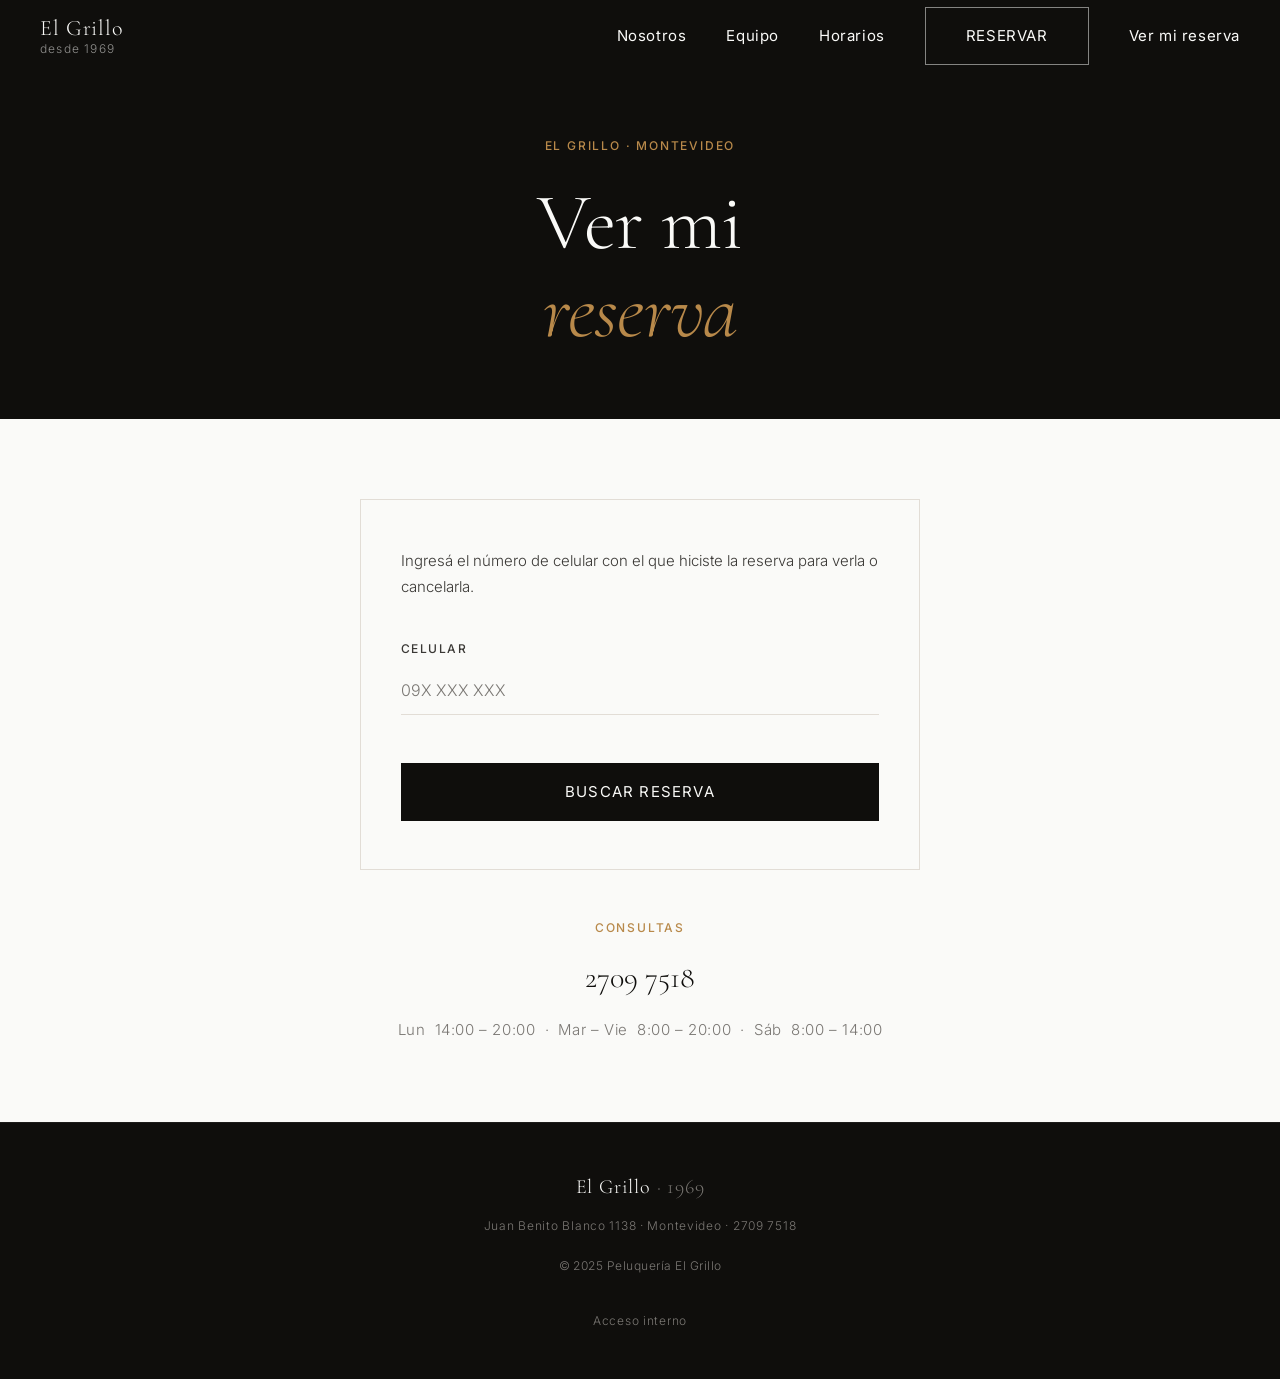
==== cancelar.html @ d4c3bedf "Conectar form al backend real de elgrillo.com + página cancelar - reservas.html: form POST a https:/" ====
<!DOCTYPE html>
<html lang="es">
<head>
  <meta charset="UTF-8">
  <meta name="viewport" content="width=device-width, initial-scale=1.0">
  <meta name="description" content="Buscá y cancelá tu turno en Peluquería El Grillo.">
  <title>Ver mi reserva — El Grillo</title>

  <link rel="preconnect" href="https://fonts.googleapis.com">
  <link rel="preconnect" href="https://fonts.gstatic.com" crossorigin>
  <link href="https://fonts.googleapis.com/css2?family=Cormorant+Garamond:ital,wght@0,300;0,400;1,300&family=Inter:wght@300;400;500&display=swap" rel="stylesheet">
  <link rel="stylesheet" href="style.css">
</head>
<body>

  <!-- ── NAV ─────────────────────────────────────────────────────────────── -->
  <header id="nav" role="banner">
    <nav class="nav__inner" aria-label="Navegación principal">

      <a class="nav__logo" href="index.html" aria-label="Peluquería El Grillo — inicio">
        <span class="nav__logo-name">El Grillo</span>
        <span class="nav__logo-sub">desde 1969</span>
      </a>

      <ul class="nav__links" role="list">
        <li><a href="index.html#nosotros">Nosotros</a></li>
        <li><a href="index.html#equipo">Equipo</a></li>
        <li><a href="index.html#horarios">Horarios</a></li>
        <li>
          <a class="btn btn--ghost" href="reservas.html">Reservar</a>
        </li>
        <li><a href="cancelar.html" aria-current="page">Ver mi reserva</a></li>
      </ul>

      <button
        class="nav__hamburger"
        aria-label="Abrir menú"
        aria-expanded="false"
        aria-controls="nav__mobile">
        <span></span>
        <span></span>
        <span></span>
      </button>

    </nav>

    <div id="nav__mobile" class="nav__mobile" aria-hidden="true">
      <ul role="list">
        <li><a href="index.html#nosotros">Nosotros</a></li>
        <li><a href="index.html#equipo">Equipo</a></li>
        <li><a href="index.html#horarios">Horarios</a></li>
        <li><a href="cancelar.html">Ver mi reserva</a></li>
        <li>
          <a class="btn btn--primary" href="reservas.html">Reservar turno</a>
        </li>
      </ul>
    </div>
  </header>

  <main>

    <!-- ── PAGE HEADER ────────────────────────────────────────────────────── -->
    <div class="page-header">
      <div class="container">
        <p class="overline page-header__overline">El Grillo · Montevideo</p>
        <h1 class="page-header__title">
          Ver mi<br><em>reserva</em>
        </h1>
      </div>
    </div>

    <!-- ── SEARCH FORM ──────────────────────────────────────────────────────── -->
    <section class="booking-section">
      <div class="container">

        <div class="booking-card">
          <form
            class="booking-form"
            action="https://www.elgrillo.com/cancelar"
            method="POST">

            <p style="font-size: var(--text-sm); color: var(--color-ink-muted); font-weight: 300; line-height: 1.7; margin-bottom: var(--space-2);">
              Ingresá el número de celular con el que hiciste la reserva para verla o cancelarla.
            </p>

            <div class="form-field">
              <label class="form-label" for="celular">Celular</label>
              <input
                class="form-input"
                type="tel"
                id="celular"
                name="celular"
                placeholder="09X XXX XXX"
                inputmode="numeric"
                maxlength="11"
                autocomplete="tel"
                required>
            </div>

            <button class="btn btn--primary btn--full" type="submit">
              Buscar reserva
            </button>

          </form>
        </div>

        <div style="text-align: center; margin-top: var(--space-12);">
          <p class="overline" style="margin-bottom: var(--space-4);">Consultas</p>
          <a href="tel:+59827097518" style="font-family: var(--font-display); font-size: var(--text-xl); font-weight: 300; color: var(--color-ink); transition: color 200ms;">2709 7518</a>
          <p style="margin-top: var(--space-4); font-size: var(--text-sm); color: var(--color-ink-faint); letter-spacing: 0.04em;">
            Lun &nbsp;14:00 – 20:00 &nbsp;·&nbsp; Mar – Vie &nbsp;8:00 – 20:00 &nbsp;·&nbsp; Sáb &nbsp;8:00 – 14:00
          </p>
        </div>

      </div>
    </section>

  </main>

  <!-- ── FOOTER ────────────────────────────────────────────────────────────── -->
  <footer class="footer" role="contentinfo">
    <div class="footer__inner container">
      <p class="footer__brand">El Grillo <span>· 1969</span></p>
      <p class="footer__address">Juan Benito Blanco 1138 · Montevideo · 2709 7518</p>
      <p class="footer__copy">&copy; 2025 Peluquería El Grillo</p>
      <a href="sistema/login.html" class="footer__sistema">Acceso interno</a>
    </div>
  </footer>

  <script src="script.js" defer></script>
  <script>
    var celularInput = document.getElementById('celular');
    celularInput.addEventListener('input', function () {
      var digits = this.value.replace(/\D/g, '').slice(0, 9);
      if (digits.length > 6)
        this.value = digits.slice(0,3) + ' ' + digits.slice(3,6) + ' ' + digits.slice(6);
      else if (digits.length > 3)
        this.value = digits.slice(0,3) + ' ' + digits.slice(3);
      else
        this.value = digits;
    });
  </script>
</body>
</html>
---- style.css ----
@import url('https://fonts.googleapis.com/css2?family=Cormorant+Garamond:ital,wght@0,300;0,400;1,300&family=Inter:wght@300;400;500&display=swap');

/* ─── Custom Properties ─────────────────────────────────────────────────── */
:root {
  --color-ink:         #0F0E0C;
  --color-ink-muted:   #3A3835;
  --color-ink-faint:   #7A7773;
  --color-surface:     #FAFAF8;
  --color-surface-2:   #F0EDE8;
  --color-border:      #E2DDD6;
  --color-accent:      #B8894A;
  --color-accent-dark: #8C6835;

  --font-display: 'Cormorant Garamond', Georgia, serif;
  --font-body:    'Inter', system-ui, sans-serif;

  --text-xs:   clamp(0.6875rem, 0.65rem + 0.19vw, 0.75rem);
  --text-sm:   clamp(0.8125rem, 0.75rem + 0.31vw, 0.9375rem);
  --text-base: clamp(0.9375rem, 0.875rem + 0.31vw, 1rem);
  --text-lg:   clamp(1.0625rem, 0.9375rem + 0.63vw, 1.25rem);
  --text-xl:   clamp(1.25rem, 1rem + 1.25vw, 1.875rem);
  --text-2xl:  clamp(1.75rem, 1.25rem + 2.5vw, 2.875rem);
  --text-3xl:  clamp(2.5rem, 1.5rem + 5vw, 5rem);
  --text-hero: clamp(3.5rem, 1.5rem + 10vw, 9rem);

  --space-1:  0.25rem;
  --space-2:  0.5rem;
  --space-3:  0.75rem;
  --space-4:  1rem;
  --space-5:  1.25rem;
  --space-6:  1.5rem;
  --space-8:  2rem;
  --space-10: 2.5rem;
  --space-12: 3rem;
  --space-16: 4rem;
  --space-20: 5rem;
  --space-24: 6rem;
  --space-32: 8rem;
  --space-40: 10rem;

  --ease-out-expo: cubic-bezier(0.16, 1, 0.3, 1);
  --ease-in-out:   cubic-bezier(0.4, 0, 0.2, 1);
  --dur-fast:    200ms;
  --dur-base:    400ms;
  --dur-slow:    700ms;
  --dur-reveal:  900ms;

  --nav-h: 72px;
}

/* ─── Reset ─────────────────────────────────────────────────────────────── */
*, *::before, *::after {
  box-sizing: border-box;
  margin: 0;
  padding: 0;
}

html {
  -webkit-text-size-adjust: 100%;
  scroll-behavior: smooth;
}

body {
  background: var(--color-surface);
  color: var(--color-ink);
  font-family: var(--font-body);
  font-weight: 300;
  font-size: var(--text-base);
  line-height: 1.6;
  -webkit-font-smoothing: antialiased;
  -moz-osx-font-smoothing: grayscale;
  overflow-x: hidden;
}

img, video { display: block; max-width: 100%; }
a { color: inherit; text-decoration: none; }
ul, ol { list-style: none; }
address { font-style: normal; }
button { cursor: pointer; background: none; border: none; font: inherit; }

/* ─── Utilities ─────────────────────────────────────────────────────────── */
.container {
  width: 100%;
  max-width: 1200px;
  margin-inline: auto;
  padding-inline: var(--space-6);
}

.section {
  padding-block: var(--space-24);
}

.section--alt {
  background: var(--color-surface-2);
}

.overline {
  font-family: var(--font-body);
  font-size: var(--text-xs);
  font-weight: 500;
  letter-spacing: 0.15em;
  text-transform: uppercase;
  color: var(--color-accent);
}

.accent-rule {
  width: 40px;
  height: 1px;
  background: var(--color-accent);
  margin-top: var(--space-4);
  margin-bottom: var(--space-6);
}

/* ─── Buttons ────────────────────────────────────────────────────────────── */
.btn {
  display: inline-block;
  font-family: var(--font-body);
  font-size: var(--text-sm);
  font-weight: 400;
  letter-spacing: 0.08em;
  text-transform: uppercase;
  padding: 1rem 2.5rem;
  border: 1px solid currentColor;
  transition:
    background var(--dur-fast) var(--ease-in-out),
    color var(--dur-fast) var(--ease-in-out),
    border-color var(--dur-fast) var(--ease-in-out);
}

.btn--primary {
  background: var(--color-ink);
  color: var(--color-surface);
  border-color: var(--color-ink);
}
.btn--primary:hover {
  background: transparent;
  color: var(--color-ink);
  border-color: var(--color-ink);
}

.btn--ghost {
  background: transparent;
  color: var(--color-ink);
  border-color: var(--color-ink);
}
.btn--ghost:hover {
  background: var(--color-ink);
  color: var(--color-surface);
}

/* White button for use on dark backgrounds */
.btn--light {
  background: var(--color-surface);
  color: var(--color-ink);
  border-color: var(--color-surface);
}
.btn--light:hover {
  background: transparent;
  color: var(--color-surface);
  border-color: var(--color-surface);
}

.btn--large {
  font-size: var(--text-base);
  padding: 1.25rem 3.5rem;
}

.btn--full {
  width: 100%;
  text-align: center;
}

/* ─── Focus ──────────────────────────────────────────────────────────────── */
:focus-visible {
  outline: 2px solid var(--color-accent);
  outline-offset: 3px;
}

/* ─── NAV ────────────────────────────────────────────────────────────────── */
#nav {
  position: fixed;
  inset: 0 0 auto 0;
  z-index: 100;
  transition:
    background var(--dur-base) var(--ease-out-expo),
    border-color var(--dur-base) var(--ease-out-expo),
    backdrop-filter var(--dur-base) var(--ease-out-expo);
  border-bottom: 1px solid transparent;
}

#nav.nav--scrolled {
  background: rgba(250, 250, 248, 0.88);
  backdrop-filter: blur(20px) saturate(180%);
  -webkit-backdrop-filter: blur(20px) saturate(180%);
  border-bottom-color: var(--color-border);
}

.nav__inner {
  display: flex;
  align-items: center;
  justify-content: space-between;
  height: var(--nav-h);
  padding-inline: var(--space-10);
}

.nav__logo {
  display: flex;
  flex-direction: column;
  line-height: 1.15;
  gap: 1px;
}

/* Default: nav over dark hero photo → white text */
.nav__logo-name {
  font-family: var(--font-display);
  font-weight: 300;
  font-size: 1.375rem;
  letter-spacing: 0.04em;
  color: var(--color-surface);
  transition: color var(--dur-base) var(--ease-out-expo);
}

.nav__logo-sub {
  font-family: var(--font-body);
  font-size: var(--text-xs);
  font-weight: 300;
  letter-spacing: 0.1em;
  color: rgba(250, 250, 248, 0.55);
  transition: color var(--dur-base) var(--ease-out-expo);
}

/* Scrolled: frosted glass → dark text */
#nav.nav--scrolled .nav__logo-name {
  color: var(--color-ink);
}
#nav.nav--scrolled .nav__logo-sub {
  color: var(--color-ink-faint);
}

.nav__links {
  display: none;
  align-items: center;
  gap: var(--space-10);
}

.nav__links a {
  font-size: var(--text-sm);
  font-weight: 400;
  letter-spacing: 0.04em;
  position: relative;
  color: var(--color-surface);
  transition: color var(--dur-base) var(--ease-out-expo);
}

#nav.nav--scrolled .nav__links a {
  color: var(--color-ink);
}

.nav__links a:not(.btn)::after {
  content: '';
  position: absolute;
  bottom: -2px;
  left: 0;
  width: 100%;
  height: 1px;
  background: var(--color-accent);
  transform: scaleX(0);
  transform-origin: left;
  transition: transform var(--dur-fast) var(--ease-in-out);
}

.nav__links a:not(.btn):hover::after {
  transform: scaleX(1);
}

/* Nav ghost button: white over dark hero, dark when scrolled */
.nav__links .btn--ghost {
  color: var(--color-surface);
  border-color: rgba(250, 250, 248, 0.5);
}
.nav__links .btn--ghost:hover {
  background: var(--color-surface);
  color: var(--color-ink);
  border-color: var(--color-surface);
}
#nav.nav--scrolled .nav__links .btn--ghost {
  color: var(--color-ink);
  border-color: var(--color-ink);
}
#nav.nav--scrolled .nav__links .btn--ghost:hover {
  background: var(--color-ink);
  color: var(--color-surface);
}

.nav__hamburger {
  display: flex;
  flex-direction: column;
  gap: 5px;
  padding: var(--space-2);
  z-index: 110;
}

.nav__hamburger span {
  display: block;
  width: 22px;
  height: 1px;
  background: var(--color-surface);
  transition:
    transform var(--dur-base) var(--ease-out-expo),
    opacity var(--dur-fast) var(--ease-in-out),
    background var(--dur-base) var(--ease-out-expo);
}

#nav.nav--scrolled .nav__hamburger span {
  background: var(--color-ink);
}

#nav.nav--open .nav__hamburger span:nth-child(1) {
  transform: translateY(6px) rotate(45deg);
}
#nav.nav--open .nav__hamburger span:nth-child(2) {
  opacity: 0;
}
#nav.nav--open .nav__hamburger span:nth-child(3) {
  transform: translateY(-6px) rotate(-45deg);
}

/* Mobile drawer */
.nav__mobile {
  position: fixed;
  inset: 0;
  background: var(--color-surface);
  z-index: 99;
  display: flex;
  flex-direction: column;
  justify-content: center;
  align-items: center;
  gap: var(--space-8);
  opacity: 0;
  pointer-events: none;
  transition: opacity var(--dur-base) var(--ease-out-expo);
}

#nav.nav--open .nav__mobile {
  opacity: 1;
  pointer-events: all;
}

.nav__mobile ul {
  display: flex;
  flex-direction: column;
  align-items: center;
  gap: var(--space-8);
}

.nav__mobile a {
  font-family: var(--font-display);
  font-size: var(--text-3xl);
  font-weight: 300;
  letter-spacing: 0.02em;
  color: var(--color-ink);
}

.nav__mobile a.btn {
  font-family: var(--font-body);
  font-size: var(--text-base);
  margin-top: var(--space-4);
}

/* ─── HERO ───────────────────────────────────────────────────────────────── */
.hero {
  min-height: 100svh;
  display: grid;
  place-content: center;
  padding-block: var(--space-40) var(--space-24);
  position: relative;
  overflow: hidden;
  background: var(--color-ink);
}

/* Full-bleed background photo */
.hero__bg {
  position: absolute;
  inset: 0;
  width: 100%;
  height: 100%;
  object-fit: cover;
  object-position: center 30%;
  z-index: 0;
}

/* Gradient overlay for text legibility */
.hero__overlay {
  position: absolute;
  inset: 0;
  z-index: 1;
  background: linear-gradient(
    105deg,
    rgba(15, 14, 12, 0.82) 0%,
    rgba(15, 14, 12, 0.55) 55%,
    rgba(15, 14, 12, 0.28) 100%
  );
}

.hero__inner {
  position: relative;
  z-index: 2;
  max-width: 900px;
}

.hero__overline {
  margin-bottom: var(--space-6);
}

.hero__title {
  font-family: var(--font-display);
  font-size: var(--text-hero);
  font-weight: 300;
  line-height: 1.0;
  letter-spacing: -0.02em;
  color: var(--color-surface);
  margin-bottom: var(--space-8);
}

.hero__title em {
  font-style: italic;
  color: var(--color-accent);
}

.hero__sub {
  font-family: var(--font-body);
  font-size: var(--text-sm);
  font-weight: 300;
  letter-spacing: 0.12em;
  text-transform: uppercase;
  color: rgba(250, 250, 248, 0.65);
  margin-bottom: var(--space-12);
}

.hero__scroll {
  position: absolute;
  bottom: var(--space-10);
  left: 50%;
  transform: translateX(-50%);
  display: flex;
  flex-direction: column;
  align-items: center;
  z-index: 2;
}

.hero__scroll-line {
  width: 1px;
  height: 48px;
  background: linear-gradient(to bottom, rgba(250, 250, 248, 0.4), transparent);
  animation: scroll-pulse 2s ease-in-out infinite;
}

@keyframes scroll-pulse {
  0%, 100% { opacity: 0.4; transform: scaleY(0.7); transform-origin: top; }
  50%       { opacity: 1;   transform: scaleY(1);   transform-origin: top; }
}

/* ─── IMAGE STRIPE ───────────────────────────────────────────────────────── */
.img-stripe {
  height: clamp(260px, 38vh, 480px);
  overflow: hidden;
}

.img-stripe img {
  width: 100%;
  height: 100%;
  object-fit: cover;
  object-position: center 40%;
  display: block;
}

/* ─── GALLERY ────────────────────────────────────────────────────────────── */
.gallery {
  display: grid;
  grid-template-columns: repeat(3, 1fr);
  height: clamp(240px, 42vh, 520px);
}

.gallery__item {
  overflow: hidden;
}

.gallery__item img {
  width: 100%;
  height: 100%;
  object-fit: cover;
  display: block;
  transition: transform 700ms var(--ease-out-expo);
}

.gallery__item:hover img {
  transform: scale(1.05);
}

/* ─── ABOUT ──────────────────────────────────────────────────────────────── */
.about__inner {
  display: grid;
  grid-template-columns: 1fr;
  gap: var(--space-10);
}

.about__title {
  font-family: var(--font-display);
  font-size: var(--text-3xl);
  font-weight: 300;
  line-height: 1.1;
  letter-spacing: -0.01em;
  margin-bottom: var(--space-8);
}

.about__body {
  font-size: var(--text-lg);
  line-height: 1.8;
  max-width: 56ch;
  color: var(--color-ink-muted);
}

/* ─── TEAM ───────────────────────────────────────────────────────────────── */
.team__header {
  margin-bottom: var(--space-12);
}

.team__title {
  font-family: var(--font-display);
  font-size: var(--text-3xl);
  font-weight: 300;
  letter-spacing: -0.01em;
  line-height: 1.1;
}

.team__grid {
  display: grid;
  grid-template-columns: repeat(2, 1fr);
  gap: var(--space-4);
}

.team__card {
  padding: 0;
  border: 1px solid var(--color-border);
  background: var(--color-surface);
  overflow: hidden;
  transition:
    transform var(--dur-fast) var(--ease-in-out),
    box-shadow var(--dur-fast) var(--ease-in-out);
}

.team__card:hover {
  transform: translateY(-4px);
  box-shadow: 0 12px 32px rgba(15, 14, 12, 0.07);
}

/* Portrait photo fills top of card */
.team__photo {
  width: 100%;
  aspect-ratio: 3 / 4;
  overflow: hidden;
  margin: 0;
}

.team__photo img {
  width: 100%;
  height: 100%;
  object-fit: cover;
  object-position: center top;
  display: block;
  transition: transform var(--dur-base) var(--ease-out-expo);
}

.team__card:hover .team__photo img {
  transform: scale(1.04);
}

/* Card text area below photo */
.team__card-body {
  padding: var(--space-5) var(--space-5) var(--space-6);
}

.team__name {
  font-family: var(--font-display);
  font-size: var(--text-xl);
  font-weight: 300;
  letter-spacing: 0.01em;
  line-height: 1.2;
  margin-bottom: var(--space-1);
}

.team__role {
  font-size: var(--text-xs);
  font-weight: 400;
  letter-spacing: 0.12em;
  text-transform: uppercase;
  color: var(--color-accent);
}

/* Stagger reveal delays */
.team__card:nth-child(1) { transition-delay: 0ms; }
.team__card:nth-child(2) { transition-delay: 60ms; }
.team__card:nth-child(3) { transition-delay: 120ms; }
.team__card:nth-child(4) { transition-delay: 180ms; }
.team__card:nth-child(5) { transition-delay: 240ms; }
.team__card:nth-child(6) { transition-delay: 300ms; }

/* ─── INFO (Hours & Location) ────────────────────────────────────────────── */
.info__inner {
  display: grid;
  grid-template-columns: 1fr;
  gap: var(--space-16);
}

.info__title {
  font-family: var(--font-display);
  font-size: var(--text-3xl);
  font-weight: 300;
  letter-spacing: -0.01em;
  line-height: 1.1;
  margin-bottom: var(--space-10);
}

.hours__list {
  display: flex;
  flex-direction: column;
  gap: 0;
}

.hours__row {
  display: flex;
  justify-content: space-between;
  align-items: baseline;
  gap: var(--space-8);
  padding-block: var(--space-4);
  border-bottom: 1px solid var(--color-border);
}

.hours__row:first-child {
  border-top: 1px solid var(--color-border);
}

.hours__row dt {
  color: var(--color-ink-muted);
  font-weight: 300;
  font-size: var(--text-base);
}

.hours__row dd {
  font-weight: 400;
  font-size: var(--text-base);
  font-variant-numeric: tabular-nums;
}

.hours__row--closed dd {
  color: var(--color-ink-faint);
}

.info__location-label {
  margin-bottom: var(--space-6);
}

.info__address {
  font-size: var(--text-lg);
  line-height: 1.7;
  color: var(--color-ink-muted);
  margin-bottom: var(--space-8);
}

.info__phone {
  display: inline-block;
  font-family: var(--font-display);
  font-size: var(--text-2xl);
  font-weight: 300;
  letter-spacing: 0.02em;
  color: var(--color-ink);
  transition: color var(--dur-fast) var(--ease-in-out);
}

.info__phone:hover {
  color: var(--color-accent);
}

/* ─── CTA BAND ───────────────────────────────────────────────────────────── */
.cta-band {
  background: var(--color-ink);
  color: var(--color-surface);
  text-align: center;
  padding-block: var(--space-32);
}

.cta-band__overline {
  margin-bottom: var(--space-6);
}

.cta-band__title {
  font-family: var(--font-display);
  font-size: var(--text-3xl);
  font-weight: 300;
  letter-spacing: -0.01em;
  line-height: 1.1;
  margin-bottom: var(--space-12);
}

.cta-band__title em {
  font-style: italic;
  color: var(--color-accent);
}

.cta-band .btn--primary {
  background: var(--color-accent);
  border-color: var(--color-accent);
  color: var(--color-ink);
}

.cta-band .btn--primary:hover {
  background: var(--color-accent-dark);
  border-color: var(--color-accent-dark);
  color: var(--color-surface);
}

/* ─── FOOTER ─────────────────────────────────────────────────────────────── */
.footer {
  background: var(--color-ink);
  color: var(--color-ink-faint);
  padding-block: var(--space-12);
  border-top: 1px solid rgba(255, 255, 255, 0.06);
}

.footer__inner {
  display: flex;
  flex-direction: column;
  align-items: center;
  gap: var(--space-3);
  text-align: center;
}

.footer__brand {
  font-family: var(--font-display);
  font-size: var(--text-lg);
  font-weight: 300;
  color: var(--color-surface);
  letter-spacing: 0.04em;
}

.footer__brand span {
  color: var(--color-ink-faint);
  font-weight: 300;
}

.footer__address {
  font-size: var(--text-xs);
  letter-spacing: 0.06em;
  line-height: 1.8;
}

.footer__copy {
  font-size: var(--text-xs);
  letter-spacing: 0.04em;
  margin-top: var(--space-2);
}

.footer__sistema {
  display: inline-block;
  margin-top: var(--space-6);
  font-size: var(--text-xs);
  letter-spacing: 0.06em;
  color: var(--color-ink-faint);
  text-decoration: none;
  transition: color 200ms;
}
.footer__sistema:hover { color: var(--color-surface); }

/* ─── PAGE HEADER (reservas.html) ────────────────────────────────────────── */
.page-header {
  background: var(--color-ink);
  color: var(--color-surface);
  padding-top: calc(var(--nav-h) + var(--space-16));
  padding-bottom: var(--space-16);
  text-align: center;
}

.page-header__overline {
  margin-bottom: var(--space-6);
}

.page-header__title {
  font-family: var(--font-display);
  font-size: var(--text-3xl);
  font-weight: 300;
  letter-spacing: -0.01em;
  line-height: 1.1;
}

.page-header__title em {
  font-style: italic;
  color: var(--color-accent);
}

/* ─── BOOKING FORM ───────────────────────────────────────────────────────── */
.booking-section {
  padding-block: var(--space-20);
}

.booking-card {
  max-width: 560px;
  margin-inline: auto;
  border: 1px solid var(--color-border);
  background: var(--color-surface);
  padding: var(--space-12) var(--space-10);
}

.booking-form {
  display: flex;
  flex-direction: column;
  gap: var(--space-8);
}

.form-row {
  display: grid;
  grid-template-columns: 1fr 1fr;
  gap: var(--space-6);
}

.form-field {
  display: flex;
  flex-direction: column;
  gap: var(--space-2);
}

.form-label {
  font-size: var(--text-xs);
  font-weight: 500;
  letter-spacing: 0.12em;
  text-transform: uppercase;
  color: var(--color-ink-muted);
}

.form-input,
.form-select {
  width: 100%;
  padding: 0.875rem 0;
  border: none;
  border-bottom: 1px solid var(--color-border);
  background: transparent;
  font-family: var(--font-body);
  font-size: var(--text-base);
  font-weight: 300;
  color: var(--color-ink);
  transition: border-color var(--dur-fast) var(--ease-in-out);
  border-radius: 0;
  -webkit-appearance: none;
}

.form-input:focus,
.form-select:focus {
  outline: none;
  border-bottom-color: var(--color-accent);
}

.form-input::placeholder {
  color: var(--color-ink-faint);
}

.form-select {
  appearance: none;
  cursor: pointer;
  padding-right: 1.5rem;
  background-image: url("data:image/svg+xml,%3Csvg xmlns='http://www.w3.org/2000/svg' width='12' height='8' viewBox='0 0 12 8'%3E%3Cpath d='M1 1l5 5 5-5' stroke='%237A7773' stroke-width='1.5' fill='none' stroke-linecap='square'/%3E%3C/svg%3E");
  background-repeat: no-repeat;
  background-position: right 0.25rem center;
}

.form-hint {
  font-size: var(--text-xs);
  color: var(--color-ink-faint);
  letter-spacing: 0.02em;
  margin-top: var(--space-1);
}

/* Custom checkbox */
.form-check {
  display: flex;
  align-items: flex-start;
  gap: var(--space-3);
  cursor: pointer;
  padding-top: var(--space-2);
}

.form-check__input {
  flex-shrink: 0;
  appearance: none;
  -webkit-appearance: none;
  width: 18px;
  height: 18px;
  border: 1px solid var(--color-border);
  background: transparent;
  cursor: pointer;
  margin-top: 2px;
  transition:
    background var(--dur-fast),
    border-color var(--dur-fast);
  position: relative;
}

.form-check__input:checked {
  background: var(--color-ink);
  border-color: var(--color-ink);
}

.form-check__input:checked::after {
  content: '';
  position: absolute;
  inset: 0;
  background-image: url("data:image/svg+xml,%3Csvg xmlns='http://www.w3.org/2000/svg' width='10' height='8' viewBox='0 0 10 8'%3E%3Cpath d='M1 4l3 3 5-6' stroke='%23FAFAF8' stroke-width='1.5' fill='none' stroke-linecap='square' stroke-linejoin='miter'/%3E%3C/svg%3E");
  background-repeat: no-repeat;
  background-position: center;
}

.form-check__label {
  font-size: var(--text-sm);
  font-weight: 300;
  color: var(--color-ink-muted);
  line-height: 1.5;
  cursor: pointer;
}

.form-divider {
  height: 1px;
  background: var(--color-border);
}

.booking-form .btn {
  margin-top: var(--space-4);
}

/* ─── Custom select ──────────────────────────────────────────────────────── */
.custom-select {
  position: relative;
}

.custom-select__trigger {
  display: flex;
  align-items: center;
  justify-content: space-between;
  width: 100%;
  padding: 0.875rem 0;
  border: none;
  border-bottom: 1px solid var(--color-border);
  background: transparent;
  text-align: left;
  font-family: var(--font-body);
  font-size: var(--text-base);
  font-weight: 300;
  color: var(--color-ink);
  cursor: pointer;
  transition: border-color var(--dur-fast);
}

.custom-select.is-open .custom-select__trigger,
.custom-select__trigger:focus-visible {
  outline: none;
  border-bottom-color: var(--color-accent);
}

.custom-select__value--placeholder {
  color: var(--color-ink-faint);
}

.custom-select__chevron {
  flex-shrink: 0;
  color: var(--color-ink-muted);
  transition: transform var(--dur-fast) var(--ease-out);
}

.custom-select.is-open .custom-select__chevron {
  transform: rotate(180deg);
}

.custom-select__list {
  position: absolute;
  top: calc(100% + 2px);
  left: -1px;
  right: -1px;
  z-index: 200;
  list-style: none;
  padding: var(--space-2) 0;
  margin: 0;
  background: var(--color-surface);
  border: 1px solid var(--color-border);
  box-shadow: 0 8px 32px rgba(15,14,12,0.10);
  max-height: 220px;
  overflow-y: auto;
  opacity: 0;
  visibility: hidden;
  transform: translateY(-6px);
  transition: opacity 140ms var(--ease-out), transform 140ms var(--ease-out), visibility 0ms 140ms;
}

.custom-select.is-open .custom-select__list {
  opacity: 1;
  visibility: visible;
  transform: translateY(0);
  transition: opacity 140ms var(--ease-out), transform 140ms var(--ease-out);
}

.custom-select__option {
  padding: var(--space-3) var(--space-5);
  font-family: var(--font-body);
  font-size: var(--text-sm);
  font-weight: 300;
  color: var(--color-ink);
  cursor: pointer;
  transition: background var(--dur-fast);
  user-select: none;
}

.custom-select__option:hover {
  background: var(--color-surface-2);
}

.custom-select__option.is-selected {
  color: var(--color-accent);
}

/* ─── Date picker dropdown ───────────────────────────────────────────────── */
.custom-date .datepicker {
  position: absolute;
  top: calc(100% + 4px);
  left: 0;
  min-width: 272px;
  z-index: 300;
  background: var(--color-surface);
  border: 1px solid var(--color-border);
  box-shadow: 0 8px 32px rgba(15,14,12,0.10);
  padding: var(--space-5);
  opacity: 0;
  visibility: hidden;
  transform: translateY(-6px);
  transition: opacity 140ms var(--ease-out), transform 140ms var(--ease-out), visibility 0ms 140ms;
}

.custom-date.is-open .datepicker {
  opacity: 1;
  visibility: visible;
  transform: translateY(0);
  transition: opacity 140ms var(--ease-out), transform 140ms var(--ease-out);
}

.datepicker__header {
  display: flex;
  align-items: center;
  justify-content: space-between;
  margin-bottom: var(--space-4);
}

.datepicker__month-label {
  font-family: var(--font-display);
  font-size: var(--text-base);
  font-weight: 300;
  color: var(--color-ink);
  letter-spacing: 0.03em;
  text-transform: capitalize;
}

.datepicker__nav {
  width: 28px;
  height: 28px;
  border: none;
  background: transparent;
  padding: 0;
  cursor: pointer;
  color: var(--color-ink-muted);
  display: flex;
  align-items: center;
  justify-content: center;
  transition: color var(--dur-fast);
  flex-shrink: 0;
}
.datepicker__nav:hover { color: var(--color-ink); }

.datepicker__grid {
  display: grid;
  grid-template-columns: repeat(7, 1fr);
  gap: 2px;
}

.datepicker__dow {
  text-align: center;
  font-size: 10px;
  font-weight: 500;
  letter-spacing: 0.08em;
  color: var(--color-ink-faint);
  text-transform: uppercase;
  padding: 4px 0 8px;
}

.datepicker__day {
  aspect-ratio: 1;
  display: flex;
  align-items: center;
  justify-content: center;
  font-family: var(--font-body);
  font-size: var(--text-xs);
  font-weight: 300;
  color: var(--color-ink);
  cursor: pointer;
  border-radius: 50%;
  border: none;
  background: transparent;
  padding: 0;
  width: 100%;
  transition: background var(--dur-fast), color var(--dur-fast);
}
.datepicker__day:hover:not(.is-disabled):not(.is-empty) {
  background: var(--color-surface-2);
}
.datepicker__day.is-today:not(.is-selected) {
  color: var(--color-accent);
  font-weight: 500;
}
.datepicker__day.is-selected {
  background: var(--color-ink);
  color: var(--color-surface);
}
.datepicker__day.is-disabled {
  color: var(--color-border);
  cursor: default;
  pointer-events: none;
}
.datepicker__day.is-empty {
  pointer-events: none;
}

/* ─── Booking confirmation ───────────────────────────────────────────────── */
.booking-confirm {
  text-align: center;
  padding: var(--space-12) var(--space-8) var(--space-10);
  opacity: 0;
  transform: translateY(16px);
  transition: opacity 500ms var(--ease-out), transform 500ms var(--ease-out);
}
.booking-confirm.is-visible {
  opacity: 1;
  transform: translateY(0);
}

.booking-confirm__check {
  width: 64px;
  height: 64px;
  margin: 0 auto var(--space-8);
  color: var(--color-accent);
}

.booking-confirm__svg {
  width: 100%;
  height: 100%;
  overflow: visible;
}

.booking-confirm__circle {
  stroke-dasharray: 151;
  stroke-dashoffset: 151;
  animation: draw-circle 600ms var(--ease-out) 100ms forwards;
}
.booking-confirm__tick {
  stroke-dasharray: 40;
  stroke-dashoffset: 40;
  animation: draw-tick 400ms var(--ease-out) 650ms forwards;
}

@keyframes draw-circle {
  to { stroke-dashoffset: 0; }
}
@keyframes draw-tick {
  to { stroke-dashoffset: 0; }
}

.booking-confirm__title {
  font-family: var(--font-display);
  font-size: var(--text-3xl);
  font-weight: 300;
  color: var(--color-ink);
  margin-bottom: var(--space-3);
}

.booking-confirm__sub {
  font-size: var(--text-sm);
  color: var(--color-ink-faint);
  letter-spacing: 0.05em;
  text-transform: uppercase;
  margin-bottom: var(--space-3);
}

.booking-confirm__detail {
  font-size: var(--text-lg);
  font-family: var(--font-display);
  font-weight: 300;
  color: var(--color-ink);
  line-height: 1.6;
}

/* ─── Scroll Reveal ──────────────────────────────────────────────────────── */
.reveal-hidden {
  opacity: 0;
  transform: translateY(24px);
}

.reveal-visible {
  opacity: 1;
  transform: translateY(0);
  transition:
    opacity var(--dur-reveal) var(--ease-out-expo),
    transform var(--dur-reveal) var(--ease-out-expo);
}

/* ─── Responsive: 640px ──────────────────────────────────────────────────── */
@media (min-width: 640px) {
  .container {
    padding-inline: var(--space-10);
  }

  .team__grid {
    grid-template-columns: repeat(3, 1fr);
  }
}

/* ─── Responsive: 1024px ─────────────────────────────────────────────────── */
@media (min-width: 1024px) {
  .container {
    padding-inline: var(--space-16);
  }

  .nav__links {
    display: flex;
  }

  .nav__hamburger {
    display: none;
  }

  .about__inner {
    grid-template-columns: 220px 1fr;
    gap: var(--space-16);
    align-items: start;
  }

  .about__label-col {
    position: sticky;
    top: calc(var(--nav-h) + var(--space-10));
  }

  .about__label-col .accent-rule {
    margin-bottom: 0;
  }

  .team__grid {
    grid-template-columns: repeat(6, 1fr);
    gap: var(--space-3);
  }

  .info__inner {
    display: grid;
    grid-template-columns: 1fr 1px 1fr;
    gap: 0;
    align-items: start;
  }

  .info__divider {
    background: var(--color-border);
    align-self: stretch;
  }

  .info__col--hours {
    padding-right: var(--space-16);
  }

  .info__col--contact {
    padding-left: var(--space-16);
  }
}

/* ─── Responsive: 1280px ─────────────────────────────────────────────────── */
@media (min-width: 1280px) {
  .section {
    padding-block: var(--space-40);
  }
}

/* ─── Mobile: gallery single column ─────────────────────────────────────── */
@media (max-width: 639px) {
  .gallery {
    grid-template-columns: 1fr;
    height: auto;
  }

  .gallery__item {
    height: 220px;
  }

  .booking-card {
    padding: var(--space-8) var(--space-6);
  }

  .form-row {
    grid-template-columns: 1fr;
  }
}

/* ─── Reduced motion ─────────────────────────────────────────────────────── */
@media (prefers-reduced-motion: reduce) {
  *, *::before, *::after {
    animation-duration: 0.01ms !important;
    transition-duration: 0.01ms !important;
  }

  .reveal-hidden {
    opacity: 1;
    transform: none;
  }

  html {
    scroll-behavior: auto;
  }
}
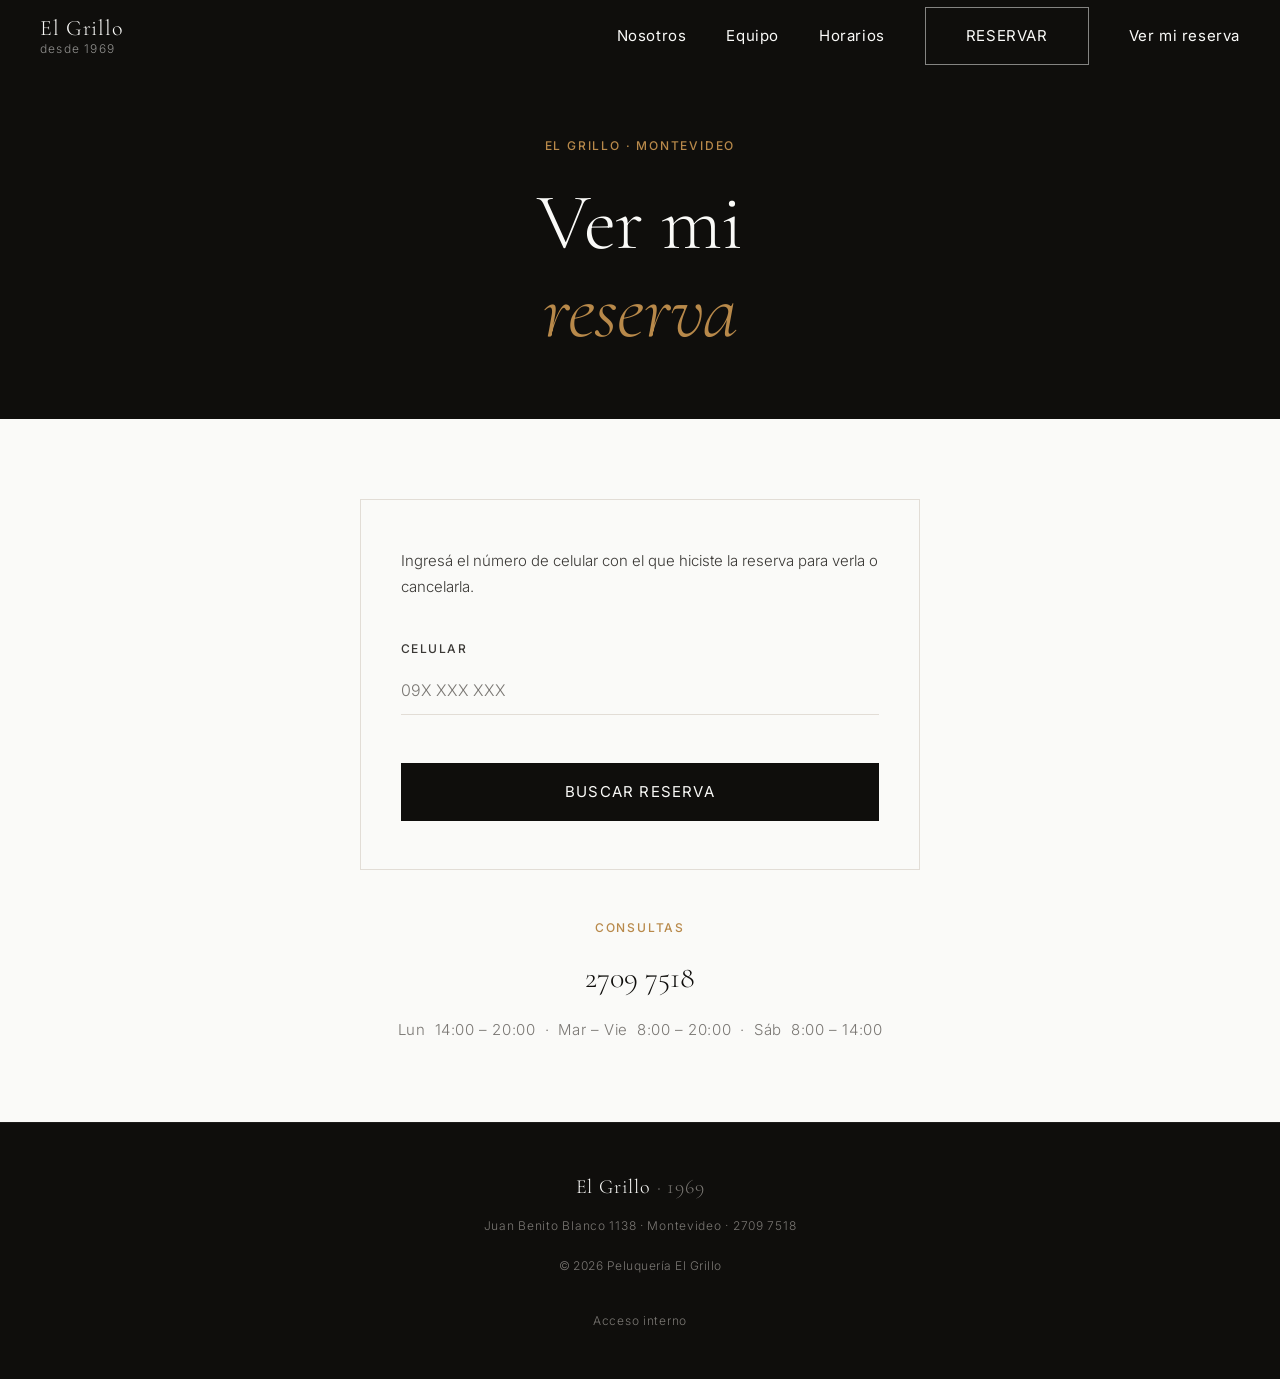
==== commit 4989a7cc: "Fix copyright year: replace hardcoded 2025 with dynamic JS year Co-Authored-By: Claude Sonnet 4.6 <n" ====
--- a/cancelar.html
+++ b/cancelar.html
@@ -5,6 +5,8 @@
   <meta name="viewport" content="width=device-width, initial-scale=1.0">
   <meta name="description" content="Buscá y cancelá tu turno en Peluquería El Grillo.">
   <title>Ver mi reserva — El Grillo</title>
+  <link rel="icon" type="image/png" href="favicon.png">
+  <link rel="apple-touch-icon" href="favicon.png">
 
   <link rel="preconnect" href="https://fonts.googleapis.com">
   <link rel="preconnect" href="https://fonts.gstatic.com" crossorigin>
@@ -44,18 +46,21 @@
 
     </nav>
 
-    <div id="nav__mobile" class="nav__mobile" aria-hidden="true">
-      <ul role="list">
-        <li><a href="index.html#nosotros">Nosotros</a></li>
-        <li><a href="index.html#equipo">Equipo</a></li>
-        <li><a href="index.html#horarios">Horarios</a></li>
-        <li><a href="cancelar.html">Ver mi reserva</a></li>
-        <li>
-          <a class="btn btn--primary" href="reservas.html">Reservar turno</a>
-        </li>
-      </ul>
-    </div>
   </header>
+
+  <div id="nav__mobile" class="nav__mobile" aria-hidden="true">
+    <ul role="list">
+      <li><a href="index.html#nosotros">Nosotros</a></li>
+      <li><a href="index.html#equipo">Equipo</a></li>
+      <li><a href="index.html#horarios">Horarios</a></li>
+      <li>
+        <a class="btn btn--primary" href="reservas.html">Reservar turno</a>
+      </li>
+      <li>
+        <a class="nav__mobile-secondary" href="cancelar.html">Ver mi reserva</a>
+      </li>
+    </ul>
+  </div>
 
   <main>
 
@@ -76,8 +81,7 @@
         <div class="booking-card">
           <form
             class="booking-form"
-            action="https://www.elgrillo.com/cancelar"
-            method="POST">
+            id="cancelarForm">
 
             <p style="font-size: var(--text-sm); color: var(--color-ink-muted); font-weight: 300; line-height: 1.7; margin-bottom: var(--space-2);">
               Ingresá el número de celular con el que hiciste la reserva para verla o cancelarla.
@@ -122,7 +126,8 @@
     <div class="footer__inner container">
       <p class="footer__brand">El Grillo <span>· 1969</span></p>
       <p class="footer__address">Juan Benito Blanco 1138 · Montevideo · 2709 7518</p>
-      <p class="footer__copy">&copy; 2025 Peluquería El Grillo</p>
+      <p class="footer__copy">&copy; <span id="footer-year"></span> Peluquería El Grillo</p>
+      <script>document.getElementById('footer-year').textContent = new Date().getFullYear();</script>
       <a href="sistema/login.html" class="footer__sistema">Acceso interno</a>
     </div>
   </footer>
@@ -139,6 +144,11 @@
       else
         this.value = digits;
     });
+
+    document.getElementById('cancelarForm').addEventListener('submit', function (e) {
+      e.preventDefault();
+      alert('Esta es una demo visual. La funcionalidad real requiere integración con el sistema de El Grillo.');
+    });
   </script>
 </body>
 </html>
--- a/style.css
+++ b/style.css
@@ -195,6 +195,7 @@
   border-bottom-color: var(--color-border);
 }
 
+
 .nav__inner {
   display: flex;
   align-items: center;
@@ -324,6 +325,9 @@
 #nav.nav--open .nav__hamburger span:nth-child(3) {
   transform: translateY(-6px) rotate(-45deg);
 }
+#nav.nav--open .nav__hamburger span {
+  background: var(--color-ink);
+}
 
 /* Mobile drawer */
 .nav__mobile {
@@ -338,12 +342,17 @@
   gap: var(--space-8);
   opacity: 0;
   pointer-events: none;
-  transition: opacity var(--dur-base) var(--ease-out-expo);
-}
-
-#nav.nav--open .nav__mobile {
+  transform: scale(0.97);
+  will-change: opacity, transform;
+  transition:
+    opacity var(--dur-base) var(--ease-out-expo),
+    transform var(--dur-base) var(--ease-out-expo);
+}
+
+.nav__mobile--open {
   opacity: 1;
   pointer-events: all;
+  transform: scale(1);
 }
 
 .nav__mobile ul {
@@ -353,18 +362,87 @@
   gap: var(--space-8);
 }
 
+.nav__mobile li {
+  opacity: 0;
+  transform: translateY(10px);
+  transition:
+    opacity var(--dur-base) var(--ease-out-expo),
+    transform var(--dur-base) var(--ease-out-expo);
+}
+
+.nav__mobile--open li {
+  opacity: 1;
+  transform: translateY(0);
+}
+
+.nav__mobile--open li:nth-child(1) { transition-delay: 80ms; }
+.nav__mobile--open li:nth-child(2) { transition-delay: 140ms; }
+.nav__mobile--open li:nth-child(3) { transition-delay: 200ms; }
+.nav__mobile--open li:nth-child(4) { transition-delay: 260ms; }
+.nav__mobile--open li:nth-child(5) { transition-delay: 300ms; }
+
 .nav__mobile a {
   font-family: var(--font-display);
   font-size: var(--text-3xl);
   font-weight: 300;
   letter-spacing: 0.02em;
   color: var(--color-ink);
+}
+
+.nav__mobile a:not(.btn) {
+  position: relative;
+  transition:
+    color var(--dur-fast) var(--ease-in-out),
+    letter-spacing var(--dur-base) var(--ease-out-expo);
+}
+
+.nav__mobile a:not(.btn)::after {
+  content: '';
+  position: absolute;
+  bottom: -3px;
+  left: 0;
+  width: 100%;
+  height: 1px;
+  background: var(--color-accent);
+  transform: scaleX(0);
+  transform-origin: left;
+  transition: transform var(--dur-fast) var(--ease-in-out);
+}
+
+.nav__mobile a:not(.btn):hover,
+.nav__mobile a:not(.btn):active {
+  color: var(--color-accent);
+  letter-spacing: 0.06em;
+}
+
+.nav__mobile a:not(.btn):hover::after,
+.nav__mobile a:not(.btn):active::after {
+  transform: scaleX(1);
 }
 
 .nav__mobile a.btn {
   font-family: var(--font-body);
   font-size: var(--text-base);
   margin-top: var(--space-4);
+}
+
+.nav__mobile a.btn--primary {
+  color: var(--color-surface);
+}
+
+.nav__mobile a.nav__mobile-secondary {
+  font-family: var(--font-body);
+  font-size: var(--text-sm);
+  font-weight: 400;
+  letter-spacing: 0.08em;
+  text-transform: uppercase;
+  color: var(--color-ink-faint);
+  transition: color var(--dur-fast) var(--ease-in-out);
+}
+
+.nav__mobile a.nav__mobile-secondary:hover,
+.nav__mobile a.nav__mobile-secondary:active {
+  color: var(--color-ink);
 }
 
 /* ─── HERO ───────────────────────────────────────────────────────────────── */
@@ -869,6 +947,18 @@
   background-image: url("data:image/svg+xml,%3Csvg xmlns='http://www.w3.org/2000/svg' width='12' height='8' viewBox='0 0 12 8'%3E%3Cpath d='M1 1l5 5 5-5' stroke='%237A7773' stroke-width='1.5' fill='none' stroke-linecap='square'/%3E%3C/svg%3E");
   background-repeat: no-repeat;
   background-position: right 0.25rem center;
+}
+
+.field-error {
+  font-size: var(--text-xs);
+  letter-spacing: 0.08em;
+  text-transform: uppercase;
+  color: #8C3A3A;
+  margin-top: var(--space-2);
+  display: none;
+}
+.field-error.is-visible {
+  display: block !important;
 }
 
 .form-hint {
